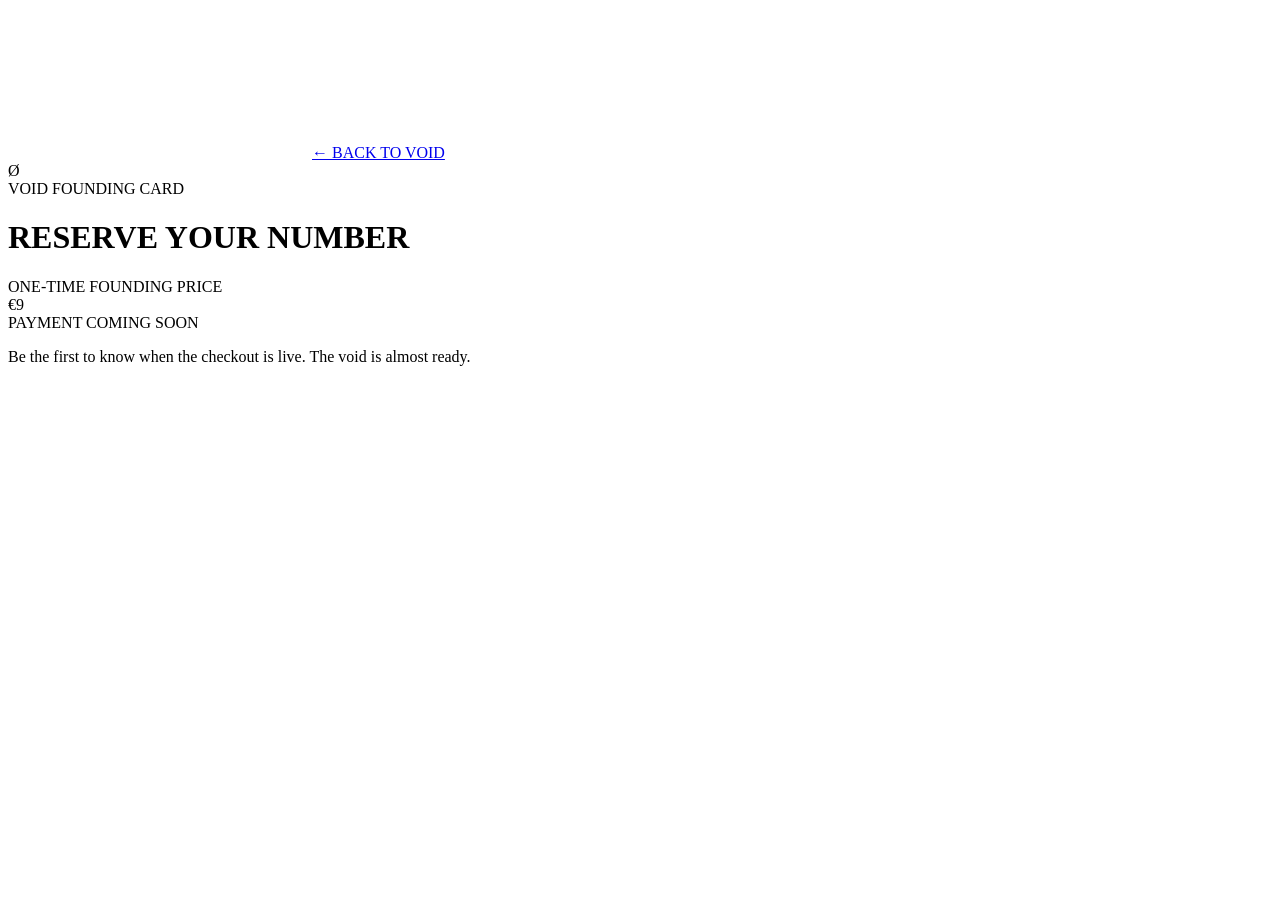
==== checkout/index.html @ 0daaa312 "Add files via upload" ====
<!DOCTYPE html>
<html lang="en">
<head>
  <meta charset="UTF-8" />
  <meta name="viewport" content="width=device-width, initial-scale=1.0" />
  <title>VOID — Checkout</title>
  <link rel="preconnect" href="https://fonts.googleapis.com" />
  <link rel="preconnect" href="https://fonts.gstatic.com" crossorigin />
  <link href="https://fonts.googleapis.com/css2?family=Inter:wght@100;200;300;400&family=Space+Grotesk:wght@300;400;500&display=swap" rel="stylesheet" />
  <link rel="stylesheet" href="style.css" />
</head>
<body>
  <canvas id="particles"></canvas>

  <a href="index.html" class="checkout-back">← BACK TO VOID</a>

  <div class="checkout-page">
    <div class="checkout-glyph">Ø</div>
    <div class="checkout-product">VOID FOUNDING CARD</div>
    <h1 class="checkout-title">RESERVE YOUR NUMBER</h1>

    <div class="checkout-price-block">
      <div class="checkout-price-label">ONE-TIME FOUNDING PRICE</div>
      <div class="checkout-price">€9</div>
    </div>

    <div class="checkout-coming-soon">PAYMENT COMING SOON</div>

    <p class="checkout-note">
      Be the first to know when the checkout is live. The void is almost ready.
    </p>
  </div>

  <script src="main.js"></script>
</body>
</html>
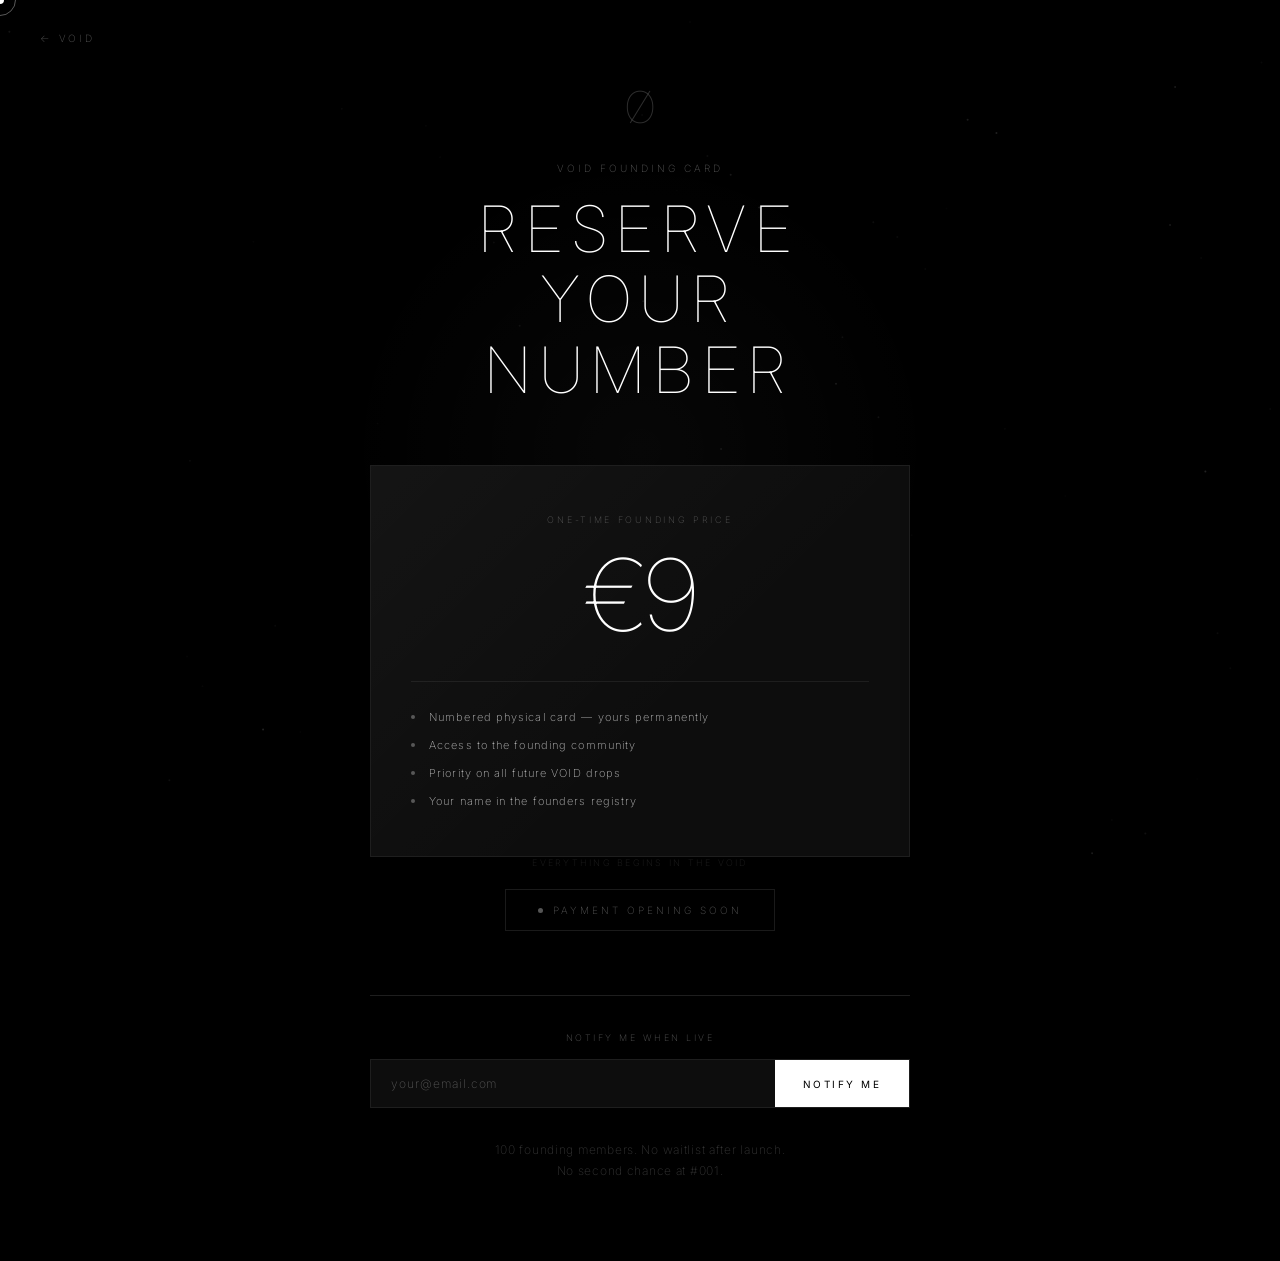
==== commit df15e4ed: "Add files via upload" ====
--- a/checkout/index.html
+++ b/checkout/index.html
@@ -6,31 +6,403 @@
   <title>VOID — Checkout</title>
   <link rel="preconnect" href="https://fonts.googleapis.com" />
   <link rel="preconnect" href="https://fonts.gstatic.com" crossorigin />
-  <link href="https://fonts.googleapis.com/css2?family=Inter:wght@100;200;300;400&family=Space+Grotesk:wght@300;400;500&display=swap" rel="stylesheet" />
-  <link rel="stylesheet" href="style.css" />
+  <link href="https://fonts.googleapis.com/css2?family=Inter:wght@100;200;300;400&display=swap" rel="stylesheet" />
+  <style>
+    *, *::before, *::after { margin: 0; padding: 0; box-sizing: border-box; }
+
+    :root {
+      --black: #000000;
+      --white: #ffffff;
+      --silver: #b8b8b8;
+      --dim: #555555;
+      --border: #1e1e1e;
+      --surface: #0d0d0d;
+    }
+
+    html, body {
+      background: var(--black);
+      color: var(--white);
+      font-family: 'Inter', sans-serif;
+      font-weight: 200;
+      min-height: 100vh;
+      overflow-x: hidden;
+    }
+
+    /* Cursor */
+    body { cursor: none; }
+    .cursor { position: fixed; width: 8px; height: 8px; background: #fff; border-radius: 50%; pointer-events: none; z-index: 9999; mix-blend-mode: difference; transform: translate(-50%,-50%); transition: transform .15s; }
+    .cursor-ring { position: fixed; width: 32px; height: 32px; border: 1px solid rgba(255,255,255,.35); border-radius: 50%; pointer-events: none; z-index: 9998; mix-blend-mode: difference; transform: translate(-50%,-50%); transition: width .3s, height .3s, border-color .3s; }
+
+    /* Particles */
+    #particles { position: fixed; inset: 0; pointer-events: none; z-index: 0; opacity: .45; }
+
+    /* Nav back */
+    .back-link {
+      position: fixed;
+      top: 32px; left: 40px;
+      font-size: 10px;
+      letter-spacing: .28em;
+      color: var(--dim);
+      text-decoration: none;
+      text-transform: uppercase;
+      z-index: 100;
+      display: flex;
+      align-items: center;
+      gap: 10px;
+      transition: color .3s;
+      cursor: none;
+    }
+    .back-link:hover { color: var(--white); }
+
+    /* Layout */
+    .page {
+      position: relative;
+      z-index: 1;
+      min-height: 100vh;
+      display: flex;
+      align-items: center;
+      justify-content: center;
+      padding: 80px 24px;
+    }
+
+    .inner {
+      display: flex;
+      flex-direction: column;
+      align-items: center;
+      text-align: center;
+      gap: 0;
+      width: 100%;
+      max-width: 540px;
+    }
+
+    /* Glyph */
+    .glyph {
+      font-size: 44px;
+      font-weight: 100;
+      color: rgba(255,255,255,.18);
+      margin-bottom: 28px;
+      animation: pulse 5s ease-in-out infinite;
+    }
+    @keyframes pulse {
+      0%,100% { opacity: .18; } 50% { opacity: .35; }
+    }
+
+    /* Product label */
+    .product-label {
+      font-size: 10px;
+      letter-spacing: .3em;
+      color: var(--dim);
+      text-transform: uppercase;
+      margin-bottom: 20px;
+    }
+
+    /* Title */
+    .title {
+      font-size: clamp(32px, 7vw, 64px);
+      font-weight: 100;
+      letter-spacing: .15em;
+      text-transform: uppercase;
+      line-height: 1.1;
+      margin-bottom: 60px;
+    }
+
+    /* Price card */
+    .price-card {
+      width: 100%;
+      background: var(--surface);
+      border: 1px solid var(--border);
+      padding: 48px 40px;
+      position: relative;
+      overflow: hidden;
+      margin-bottom: 32px;
+    }
+    .price-card::before {
+      content: '';
+      position: absolute;
+      inset: 0;
+      background: linear-gradient(135deg, rgba(255,255,255,.03), transparent 60%);
+      pointer-events: none;
+    }
+    .price-label {
+      font-size: 9px;
+      letter-spacing: .3em;
+      color: var(--dim);
+      text-transform: uppercase;
+      margin-bottom: 20px;
+    }
+    .price-value {
+      font-size: clamp(64px, 12vw, 100px);
+      font-weight: 100;
+      letter-spacing: -.02em;
+      line-height: 1;
+      color: var(--white);
+    }
+
+    /* Includes list */
+    .includes {
+      list-style: none;
+      margin-top: 36px;
+      border-top: 1px solid var(--border);
+      padding-top: 28px;
+      display: flex;
+      flex-direction: column;
+      gap: 14px;
+      text-align: left;
+    }
+    .includes li {
+      display: flex;
+      align-items: center;
+      gap: 14px;
+      font-size: 11px;
+      letter-spacing: .1em;
+      color: var(--silver);
+    }
+    .includes li::before {
+      content: '';
+      width: 4px; height: 4px;
+      border-radius: 50%;
+      background: var(--dim);
+      flex-shrink: 0;
+    }
+
+    /* Coming soon badge */
+    .badge {
+      display: inline-flex;
+      align-items: center;
+      gap: 10px;
+      border: 1px solid rgba(255,255,255,.1);
+      padding: 14px 32px;
+      font-size: 10px;
+      letter-spacing: .3em;
+      color: var(--dim);
+      text-transform: uppercase;
+      margin-bottom: 28px;
+      position: relative;
+      overflow: hidden;
+    }
+    .badge-dot {
+      width: 5px; height: 5px;
+      background: var(--dim);
+      border-radius: 50%;
+      animation: blink 2s ease-in-out infinite;
+    }
+    @keyframes blink { 0%,100% { opacity:.3; } 50% { opacity:1; } }
+
+    /* Note */
+    .note {
+      font-size: 12px;
+      letter-spacing: .06em;
+      color: rgba(255,255,255,.2);
+      line-height: 1.7;
+      max-width: 340px;
+    }
+
+    /* Divider */
+    .divider {
+      width: 100%;
+      height: 1px;
+      background: var(--border);
+      margin: 36px 0;
+    }
+
+    /* Email form */
+    .notify-label {
+      font-size: 9px;
+      letter-spacing: .28em;
+      color: var(--dim);
+      text-transform: uppercase;
+      margin-bottom: 16px;
+    }
+    .email-row {
+      display: flex;
+      width: 100%;
+      border: 1px solid var(--border);
+      overflow: hidden;
+      background: var(--surface);
+    }
+    .email-input {
+      flex: 1;
+      background: transparent;
+      border: none;
+      outline: none;
+      padding: 16px 20px;
+      font-family: 'Inter', sans-serif;
+      font-size: 12px;
+      font-weight: 200;
+      letter-spacing: .08em;
+      color: var(--white);
+    }
+    .email-input::placeholder { color: var(--dim); }
+    .email-btn {
+      background: var(--white);
+      color: var(--black);
+      border: none;
+      padding: 16px 28px;
+      font-family: 'Inter', sans-serif;
+      font-size: 10px;
+      font-weight: 400;
+      letter-spacing: .25em;
+      text-transform: uppercase;
+      cursor: none;
+      transition: background .3s;
+      white-space: nowrap;
+    }
+    .email-btn:hover { background: var(--silver); }
+
+    /* Success */
+    .success-msg {
+      display: none;
+      font-size: 11px;
+      letter-spacing: .15em;
+      color: var(--silver);
+      margin-top: 12px;
+    }
+
+    /* Footer */
+    .checkout-footer {
+      position: fixed;
+      bottom: 32px; left: 50%;
+      transform: translateX(-50%);
+      font-size: 9px;
+      letter-spacing: .25em;
+      color: rgba(255,255,255,.12);
+      white-space: nowrap;
+      z-index: 10;
+    }
+
+    /* Ambient glow */
+    .ambient {
+      position: fixed;
+      top: 50%; left: 50%;
+      transform: translate(-50%, -50%);
+      width: 600px; height: 600px;
+      background: radial-gradient(ellipse, rgba(255,255,255,.028) 0%, transparent 70%);
+      pointer-events: none;
+      z-index: 0;
+      animation: ambientPulse 8s ease-in-out infinite;
+    }
+    @keyframes ambientPulse {
+      0%,100% { transform: translate(-50%,-50%) scale(1); opacity:.6; }
+      50% { transform: translate(-50%,-50%) scale(1.2); opacity:1; }
+    }
+
+    @media (max-width: 480px) {
+      .back-link { top: 20px; left: 20px; }
+      .price-card { padding: 36px 24px; }
+      .email-btn { padding: 16px 18px; }
+    }
+  </style>
 </head>
 <body>
+
   <canvas id="particles"></canvas>
-
-  <a href="index.html" class="checkout-back">← BACK TO VOID</a>
-
-  <div class="checkout-page">
-    <div class="checkout-glyph">Ø</div>
-    <div class="checkout-product">VOID FOUNDING CARD</div>
-    <h1 class="checkout-title">RESERVE YOUR NUMBER</h1>
-
-    <div class="checkout-price-block">
-      <div class="checkout-price-label">ONE-TIME FOUNDING PRICE</div>
-      <div class="checkout-price">€9</div>
+  <div class="ambient"></div>
+  <div class="cursor" id="cursor"></div>
+  <div class="cursor-ring" id="cursorRing"></div>
+
+  <a href="../index.html" class="back-link" id="backLink">← VOID</a>
+
+  <div class="page">
+    <div class="inner">
+
+      <div class="glyph">Ø</div>
+      <div class="product-label">Void Founding Card</div>
+      <h1 class="title">Reserve Your<br>Number</h1>
+
+      <div class="price-card">
+        <div class="price-label">One-time founding price</div>
+        <div class="price-value">€9</div>
+        <ul class="includes">
+          <li>Numbered physical card — yours permanently</li>
+          <li>Access to the founding community</li>
+          <li>Priority on all future VOID drops</li>
+          <li>Your name in the founders registry</li>
+        </ul>
+      </div>
+
+      <div class="badge">
+        <div class="badge-dot"></div>
+        Payment opening soon
+      </div>
+
+      <div class="divider"></div>
+
+      <div class="notify-label">Notify me when live</div>
+      <div class="email-row">
+        <input class="email-input" type="email" placeholder="your@email.com" id="emailInput" />
+        <button class="email-btn" onclick="handleNotify()">Notify me</button>
+      </div>
+      <div class="success-msg" id="successMsg">You're on the list. The void will find you. Ø</div>
+
+      <p class="note" style="margin-top:32px">
+        100 founding members. No waitlist after launch.<br>No second chance at #001.
+      </p>
+
     </div>
-
-    <div class="checkout-coming-soon">PAYMENT COMING SOON</div>
-
-    <p class="checkout-note">
-      Be the first to know when the checkout is live. The void is almost ready.
-    </p>
   </div>
 
-  <script src="main.js"></script>
+  <div class="checkout-footer">EVERYTHING BEGINS IN THE VOID</div>
+
+  <script>
+  (() => {
+    // Fix back link path based on current location
+    const back = document.getElementById('backLink');
+    if (window.location.pathname.endsWith('/checkout/') ||
+        window.location.pathname.includes('/checkout/index')) {
+      back.href = '../index.html';
+    } else {
+      back.href = 'index.html';
+    }
+
+    // Custom cursor
+    const cursor = document.getElementById('cursor');
+    const ring = document.getElementById('cursorRing');
+    let mx = 0, my = 0, rx = 0, ry = 0;
+    document.addEventListener('mousemove', e => { mx = e.clientX; my = e.clientY; cursor.style.left = mx+'px'; cursor.style.top = my+'px'; });
+    (function animRing() { rx += (mx-rx)*.12; ry += (my-ry)*.12; ring.style.left = rx+'px'; ring.style.top = ry+'px'; requestAnimationFrame(animRing); })();
+
+    document.querySelectorAll('a,button,input').forEach(el => {
+      el.addEventListener('mouseenter', () => { ring.style.width='50px'; ring.style.height='50px'; ring.style.borderColor='rgba(255,255,255,.5)'; });
+      el.addEventListener('mouseleave', () => { ring.style.width='32px'; ring.style.height='32px'; ring.style.borderColor='rgba(255,255,255,.35)'; });
+    });
+
+    // Particles
+    const canvas = document.getElementById('particles');
+    const ctx = canvas.getContext('2d');
+    let W, H, pts = [];
+    const resize = () => { W = canvas.width = innerWidth; H = canvas.height = innerHeight; };
+    resize(); addEventListener('resize', resize);
+
+    for (let i = 0; i < 60; i++) {
+      pts.push({ x: Math.random()*innerWidth, y: Math.random()*innerHeight,
+        vx: (Math.random()-.5)*.12, vy: (Math.random()-.5)*.12,
+        op: Math.random()*.3+.05, life: Math.random()*300, max: Math.random()*300+150 });
+    }
+
+    (function draw() {
+      ctx.clearRect(0,0,W,H);
+      pts.forEach(p => {
+        p.x += p.vx; p.y += p.vy; p.life++;
+        const hl = p.max/2;
+        const a = p.life < hl ? (p.life/hl)*p.op : ((p.max-p.life)/hl)*p.op;
+        if (p.life > p.max) { p.life=0; p.x=Math.random()*W; p.y=Math.random()*H; }
+        ctx.beginPath(); ctx.arc(p.x, p.y, 1, 0, Math.PI*2);
+        ctx.fillStyle = `rgba(255,255,255,${Math.max(0,a)})`; ctx.fill();
+      });
+      requestAnimationFrame(draw);
+    })();
+
+    // Notify
+    window.handleNotify = () => {
+      const val = document.getElementById('emailInput').value;
+      if (!val || !val.includes('@')) {
+        document.getElementById('emailInput').style.borderBottom = '1px solid rgba(255,255,255,.3)';
+        return;
+      }
+      document.querySelector('.email-row').style.opacity = '.4';
+      document.getElementById('successMsg').style.display = 'block';
+    };
+  })();
+  </script>
 </body>
 </html>
